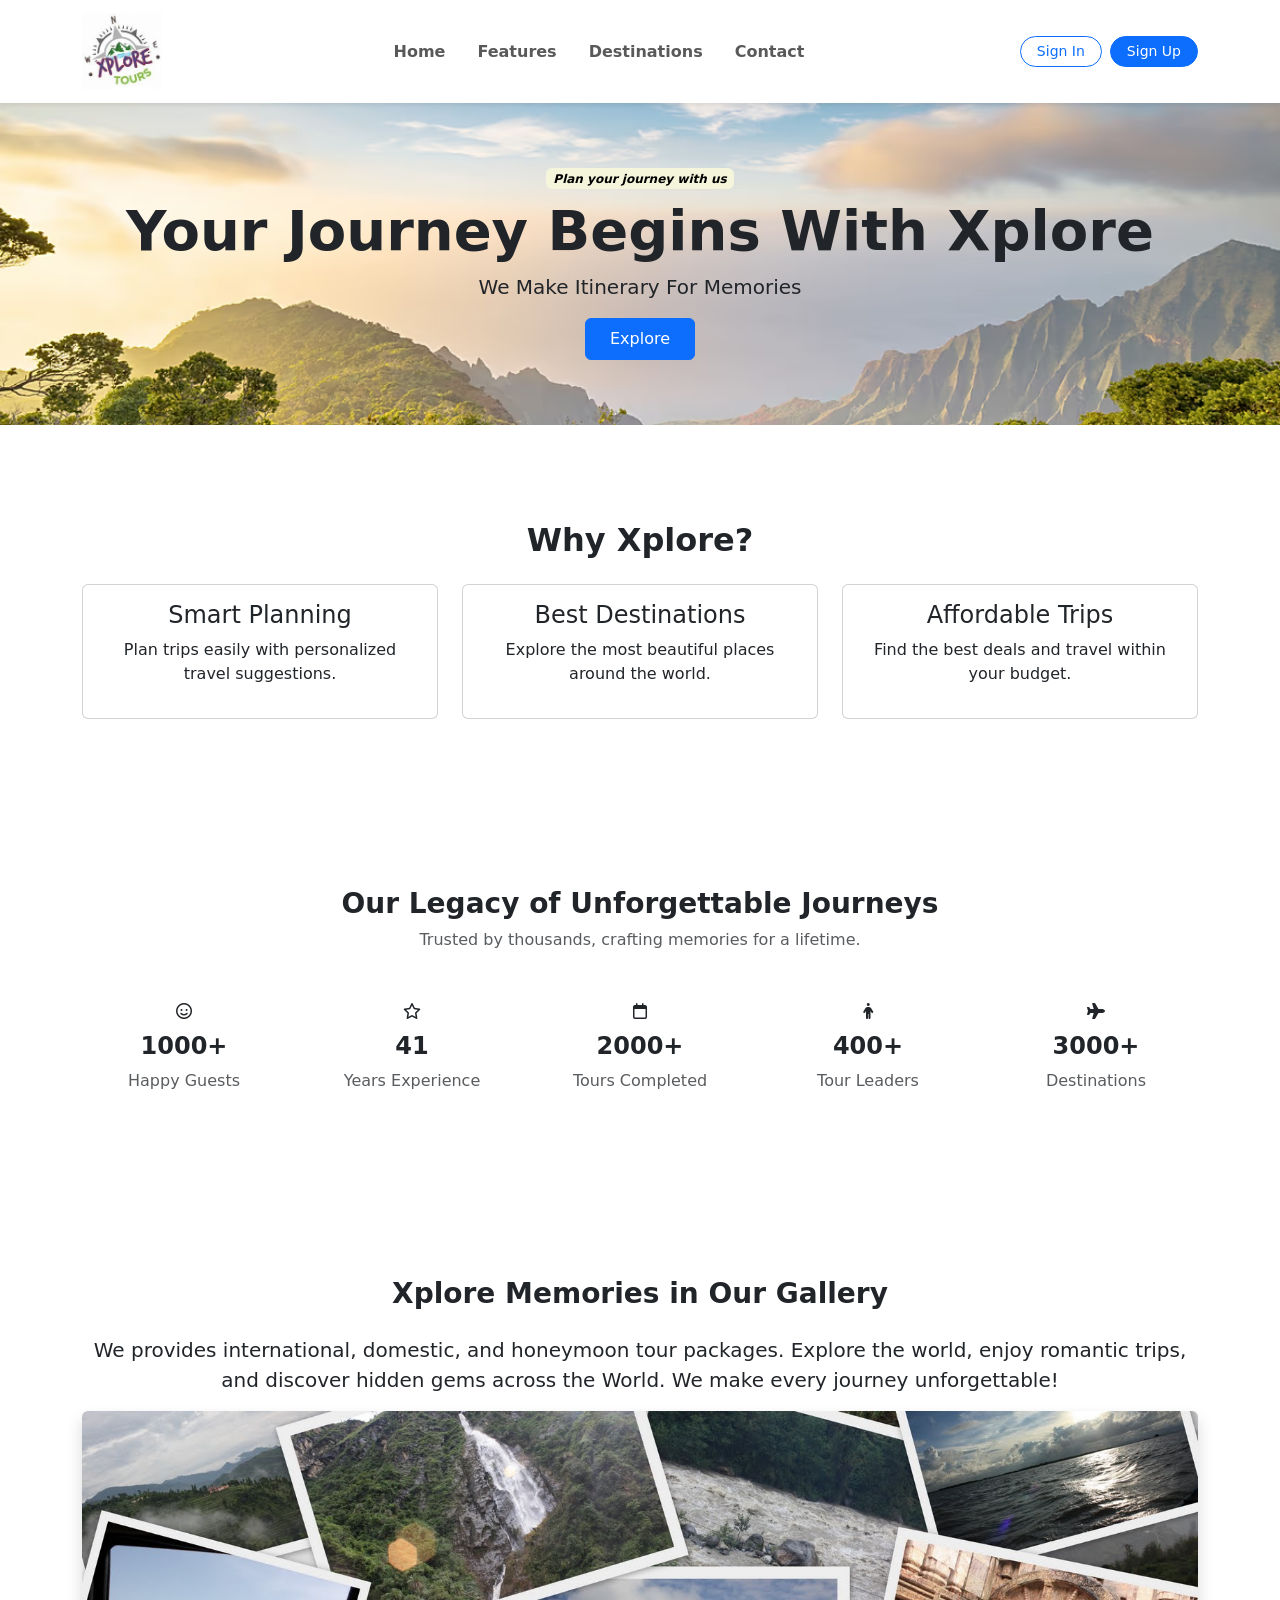
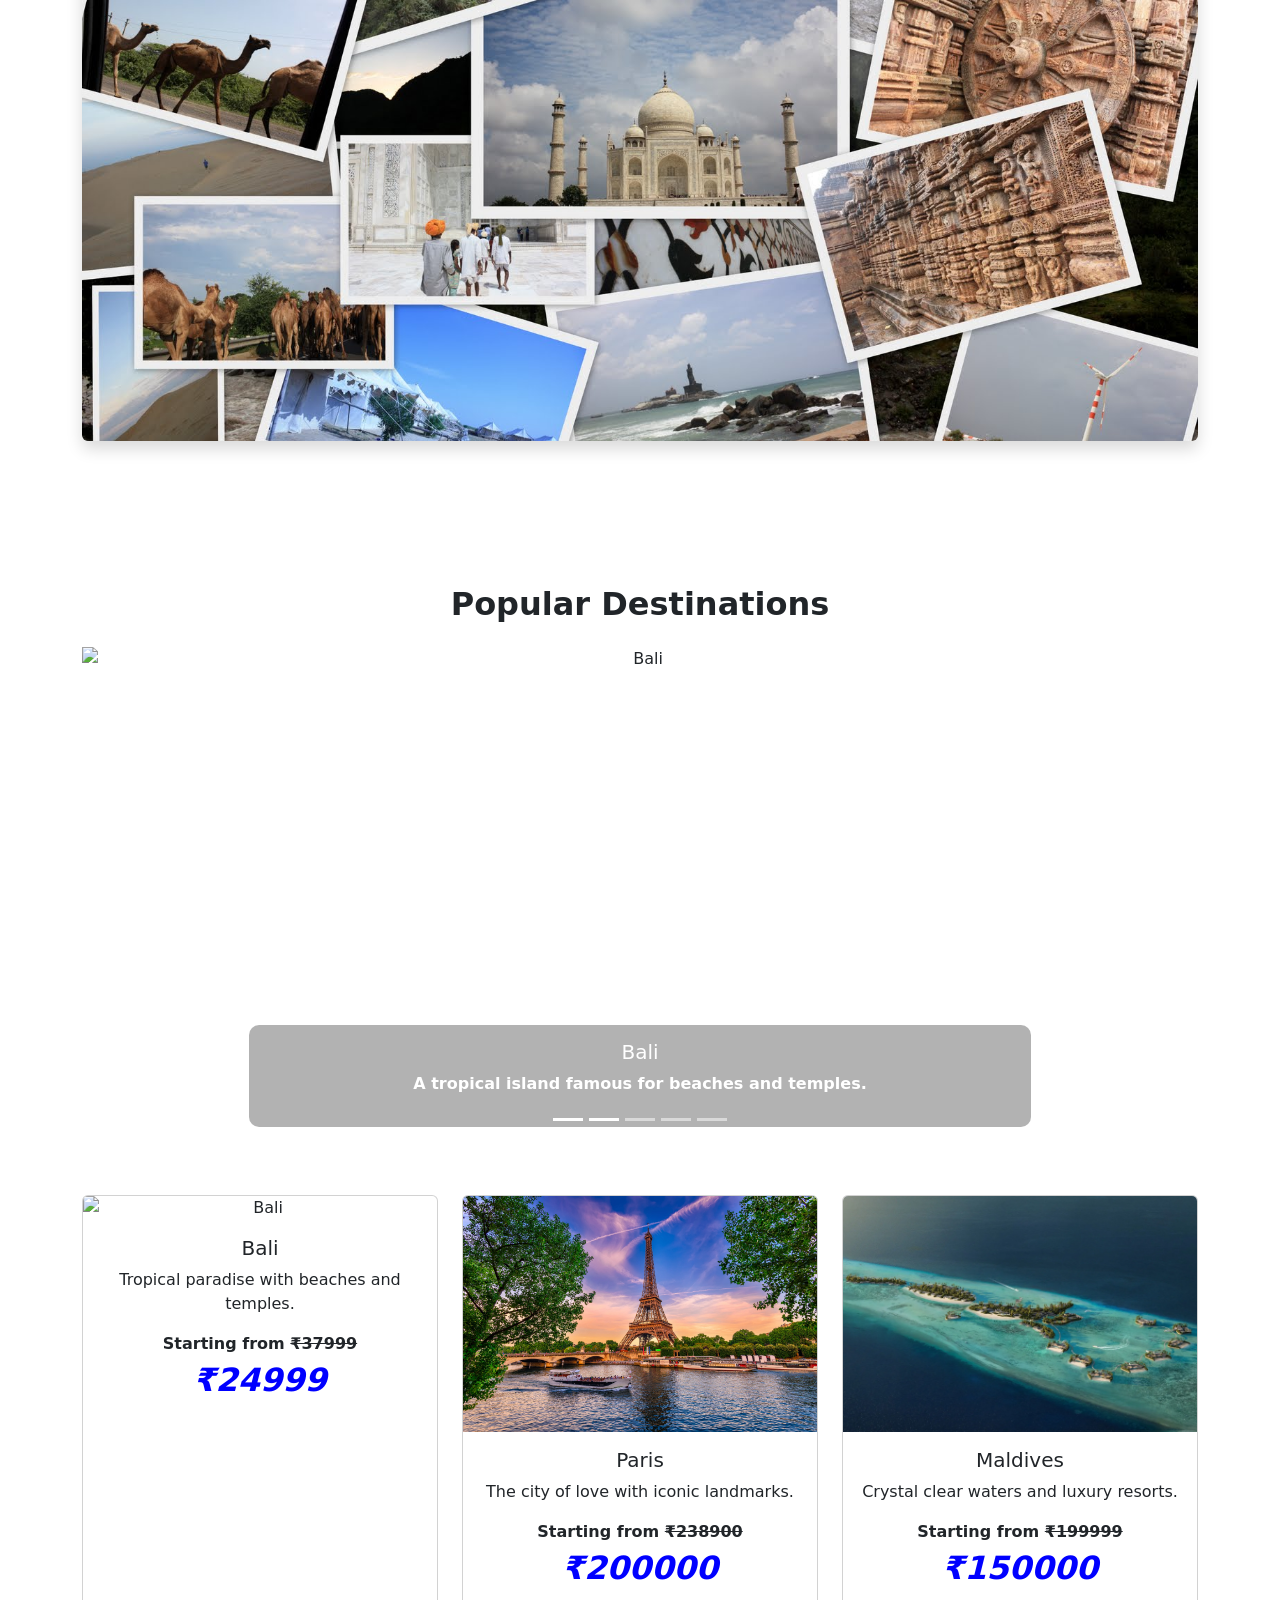
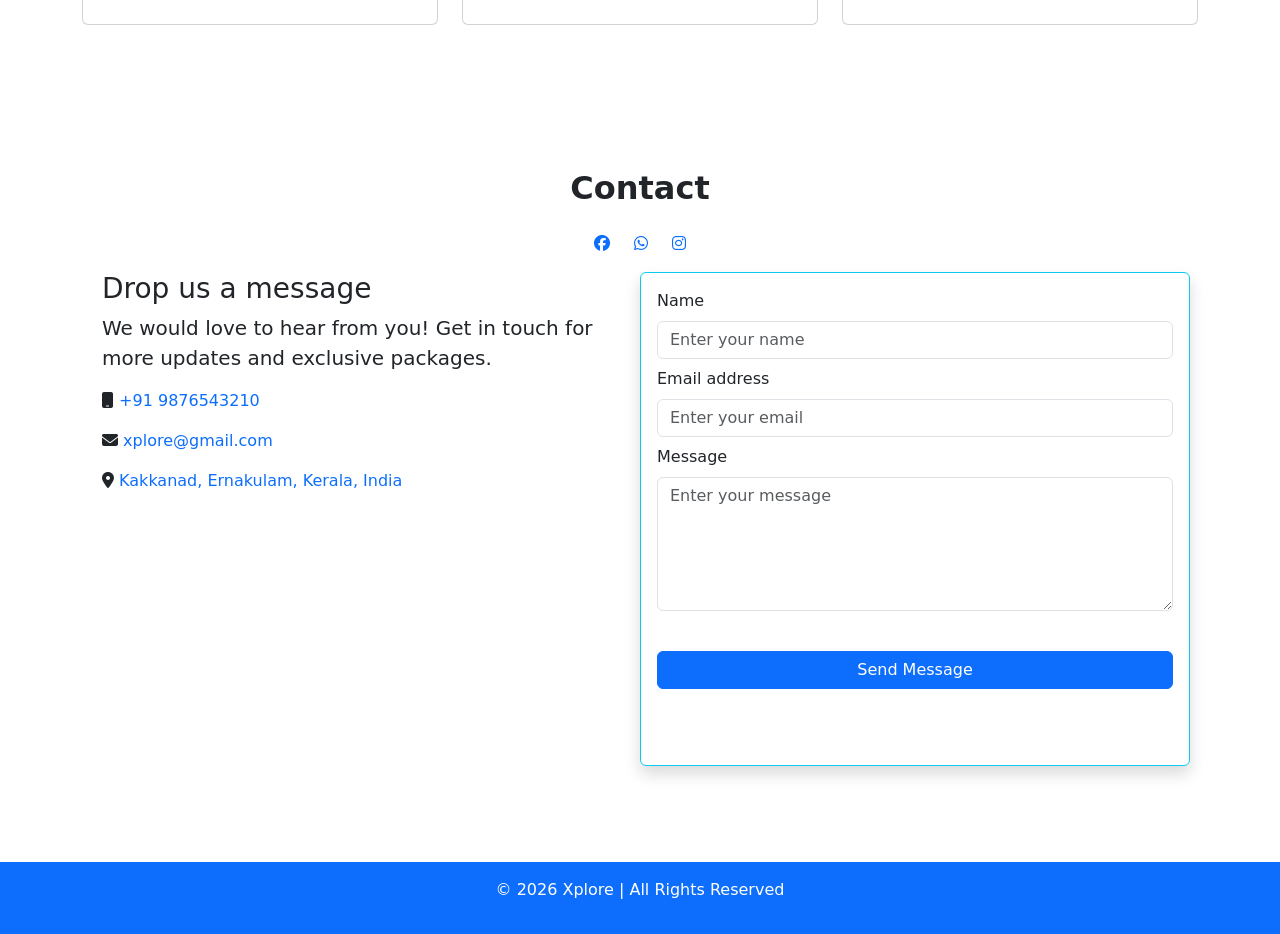
==== index.html @ c6030951 "Sign in page validation" ====
<!DOCTYPE html>
<html lang="en">

<head>

  <meta charset="UTF-8">
  <meta name="viewport" content="width=device-width, initial-scale=1.0">
  <title>Xplore</title>

  <!-- Bootstrap CSS -->
  <link href="https://cdn.jsdelivr.net/npm/bootstrap@5.0.2/dist/css/bootstrap.min.css" rel="stylesheet"
    integrity="sha384-EVSTQN3/azprG1Anm3QDgpJLIm9Nao0Yz1ztcQTwFspd3yD65VohhpuuCOmLASjC" crossorigin="anonymous">
  
  <!-- Font Awesome CDN -->
  <link rel="stylesheet" href="https://cdnjs.cloudflare.com/ajax/libs/font-awesome/6.5.1/css/all.min.css">
  
  <!-- Custom CSS -->
  <link rel="stylesheet" href="css/style.css">

</head>

<body class="home-page">

  <!-- Header starts -->
  <header>

    <!-- Navigation starts -->
    <nav class="navbar navbar-expand-lg navbar-light bg-white fixed-top shadow-sm">

      <div class="container">

        <!-- Brand logo -->
        <a class="navbar-brand" href="index.html">
          <img src="./images/logo.jpg" alt="logo">
        </a>

        <!-- Toggler for Mobile -->
        <button class="navbar-toggler" type="button" data-bs-toggle="collapse" data-bs-target="#navbarNav">
          <span class="navbar-toggler-icon"></span>
        </button>

        <!-- The Collapsible Wrapper -->
        <div class="collapse navbar-collapse" id="navbarNav">

          <div class="navbar-nav ms-auto gap-lg-3 gap-2 fw-bold mx-auto">
            <!-- Nav links -->
            <a class="nav-link" aria-current="page" href="#home">Home</a>
            <a class="nav-link" href="#features">Features</a>
            <a class="nav-link" href="#destinations">Destinations</a>
            <a class="nav-link" href="#contact">Contact</a>
          </div>

          <!-- Sign In and Sign Up buttons -->
          <div class="d-flex align-items-center gap-2 mt-3 mt-lg-0">
            <a href="signin.html" class="btn btn-outline-primary btn-sm px-3 rounded-pill">Sign In</a>
            <a href="signup.html" class="btn btn-primary btn-sm px-3 rounded-pill">Sign Up</a>
          </div>

        </div>

      </div>

    </nav>
    <!-- Navigation ends -->

  </header>
  <!-- Header ends -->

  <!-- Main starts -->
  <main>

    <!-- Hero section banner starts -->
    <section id="home">

      <div class="hero mb-1 mb-sm-5">
        <div class="card border-0 rounded-0">

          <!-- Hero banner image -->
          <img class="img-fluid card-img rounded-0 object-fit-cover banner w-100" src="images/hero-banner.avif"
            alt="Hero banner">

          <!-- Hero banner card -->
          <div class="card-img-overlay d-flex flex-column align-items-center justify-content-center text-center p-3">
            <div class="container">
              <span class="badge badge-tag fw-bold rounded-2 mb-2">Plan your journey with us</span>
              <h1 class="hero-heading display-4 fw-bold">Your Journey Begins With Xplore</h1>
              <p class="lead">We Make Itinerary For Memories</p>
              <div class="mt-3">
                <a href="#destinations" class="btn btn-primary btn-explore px-4 py-2">Explore</a>
              </div>
            </div>
          </div>

        </div>
      </div>

    </section>
    <!-- Hero section banner ends -->

    <!-- Features section starts -->
    <section class="text-center" id="features">
      <div class="container">

        <!-- Why Xplore features segment starts -->
        <div class="my-5 py-5">

          <h2 class="mb-4 fw-bold text-center">Why Xplore?</h2>

          <div class="row">

            <div class="col-md-4 mb-4">
              <div class="card p-3">
                <h4>Smart Planning</h4>
                <p>Plan trips easily with personalized travel suggestions.</p>
              </div>
            </div>

            <div class="col-md-4 mb-4">
              <div class="card p-3">
                <h4>Best Destinations</h4>
                <p>Explore the most beautiful places around the world.</p>
              </div>
            </div>

            <div class="col-md-4 mb-4">
              <div class="card p-3">
                <h4>Affordable Trips</h4>
                <p>Find the best deals and travel within your budget.</p>
              </div>
            </div>

          </div>

        </div>
        <!-- Why Xplore features segment ends -->

        <!-- Achievements features segment starts -->
        <div class="achievements mb-5 py-5">

          <h3 class="mb-2 fw-bold">Our Legacy of Unforgettable Journeys</h3>

          <p class="text-muted mb-5">
            Trusted by thousands, crafting memories for a lifetime.
          </p>

          <div class="row g-2 g-md-4">

            <div class="col-12 col-sm-6 col-md-4 col-lg">
              <i class="fa-regular fa-face-smile"></i>
              <h4 class="mt-2 fw-bold">1000+</h4>
              <p class="text-muted">Happy Guests</p>
            </div>

            <div class="col-12 col-sm-6 col-md-4 col-lg">
              <i class="fa-regular fa-star"></i>
              <h4 class="mt-2 fw-bold">41</h4>
              <p class="text-muted">Years Experience</p>
            </div>

            <div class="col-12 col-sm-6 col-md-4 col-lg">
              <i class="fa-regular fa-calendar"></i>
              <h4 class="mt-2 fw-bold">2000+</h4>
              <p class="text-muted">Tours Completed</p>
            </div>

            <div class="col-12 col-sm-6 col-md-4 col-lg">
              <i class="fa-solid fa-person"></i>
              <h4 class="mt-2 fw-bold">400+</h4>
              <p class="text-muted">Tour Leaders</p>
            </div>

            <div class="col-12 col-sm-6 col-md-4 col-lg">
              <i class="fa-solid fa-plane"></i>
              <h4 class="mt-2 fw-bold">3000+</h4>
              <p class="text-muted">Destinations</p>
            </div>

          </div>

        </div>
        <!-- Achievements features segment ends -->

        <!-- Gallery features segment starts -->
        <div class="mb-5 py-5">

          <h3 class="my-4 fw-bold">Xplore Memories in Our Gallery</h3>

          <p class="lead">We provides international, domestic, and honeymoon tour packages. Explore the world,
            enjoy
            romantic trips, and discover hidden gems across the World. We make every journey unforgettable!
          </p>

          <img src="./images/xplore-memories.jpg" alt="Gallery" class="gallery-images img-fluid rounded shadow">
        
        </div>
        <!-- Gallery features segment ends -->

      </div>

    </section>
    <!-- Features section ends -->

    <!-- Destinations section starts -->
    <section id="destinations">

      <div class="container text-center my-5 py-2 py-lg-4">

        <h2 class="my-4 fw-bold text-center">Popular Destinations</h2>

        <!-- Carousel starts -->
        <div id="carouselExampleCaptions" class="carousel slide" data-bs-ride="carousel">

          <div class="carousel-indicators">
            <button type="button" data-bs-target="#carouselExampleCaptions" data-bs-slide-to="0" class="active"
              aria-current="true" aria-label="Slide 1"></button>
            <button type="button" data-bs-target="#carouselExampleCaptions" data-bs-slide-to="1"
              aria-label="Slide 2"></button>
            <button type="button" data-bs-target="#carouselExampleCaptions" data-bs-slide-to="2"
              aria-label="Slide 3"></button>
            <button type="button" data-bs-target="#carouselExampleCaptions" data-bs-slide-to="3"
              aria-label="Slide 4"></button>
            <button type="button" data-bs-target="#carouselExampleCaptions" data-bs-slide-to="4"
              aria-label="Slide 5"></button>
          </div>

          <div class="carousel-inner">

            <div class="carousel-item active" data-bs-interval="2000">
              <img src="images/italy.jpg" class="d-block w-100" alt="Italy">
              <div class="carousel-caption d-none d-md-block">
                <h5>Italy</h5>
                <p>A land of timeless art, history, and delicious cuisine.</p>
              </div>
            </div>

            <div class="carousel-item" data-bs-interval="2000">
              <img src="images/bali.jpg" class="d-block w-100" alt="Bali">
              <div class="carousel-caption d-none d-md-block">
                <h5>Bali</h5>
                <p>A tropical island famous for beaches and temples.</p>
              </div>
            </div>

            <div class="carousel-item" data-bs-interval="2000">
              <img src="images/singapore.avif" class="d-block w-100" alt="Singapore">
              <div class="carousel-caption d-none d-md-block">
                <h5>Singapore</h5>
                <p>A modern city known for its skyline and gardens.</p>
              </div>
            </div>

            <div class="carousel-item" data-bs-interval="2000">
              <img src="images/hong-kong.webp" class="d-block w-100" alt="Hong Kong">
              <div class="carousel-caption d-none d-md-block">
                <h5>Hong Kong</h5>
                <p>A dazzling harbor city with iconic skyline views.</p>
              </div>
            </div>

            <div class="carousel-item" data-bs-interval="2000">
              <img src="images/phuket.jpg" class="d-block w-100" alt="Phuket">
              <div class="carousel-caption d-none d-md-block">
                <h5>Phuket</h5>
                <p>A beautiful island known for beaches and nightlife.</p>
              </div>
            </div>
          </div>

          <button class="carousel-control-prev" type="button" data-bs-target="#carouselExampleCaptions"
            data-bs-slide="prev">
            <span class="carousel-control-prev-icon" aria-hidden="true"></span>
            <span class="visually-hidden">Previous</span>
          </button>

          <button class="carousel-control-next" type="button" data-bs-target="#carouselExampleCaptions"
            data-bs-slide="next">
            <span class="carousel-control-next-icon" aria-hidden="true"></span>
            <span class="visually-hidden">Next</span>
          </button>

        </div>
        <!-- Carousel ends -->

        <!-- Destination details starts -->
        <div class="row mt-5">

          <div class="col-md-4 mb-4">
            <div class="card h-100">
              <img src="images/bali.jpg" alt="Bali" class="card-img-top">
              <div class="card-body">
                <h5 class="card-title">Bali</h5>
                <p>Tropical paradise with beaches and temples.</p>
                <p class="fw-bold">Starting from
                  <span class="strike-through">&#8377;37999</span>
                  <span class="fw-bold amount-class">&#8377;24999</span>
                </p>
              </div>
            </div>
          </div>

          <div class="col-md-4 mb-4">
            <div class="card h-100">
              <img src="images/paris.webp" alt="Paris" class="card-img-top">
              <div class="card-body">
                <h5 class="card-title">Paris</h5>
                <p>The city of love with iconic landmarks.</p>
                <p class="fw-bold">Starting from
                  <span class="strike-through">&#8377;238900</span>
                  <span class="fw-bold amount-class">&#8377;200000</span>
                </p>
              </div>
            </div>
          </div>

          <div class="col-md-4 mb-4">
            <div class="card h-100">
              <img src="images/maldives.jpg" alt="Maldives" class="card-img-top">
              <div class="card-body">
                <h5 class="card-title">Maldives</h5>
                <p>Crystal clear waters and luxury resorts.</p>
                <p class="fw-bold">Starting from
                  <span class="strike-through">&#8377;199999</span>
                  <span class="fw-bold amount-class">&#8377;150000</span>
                </p>
              </div>
            </div>
          </div>

        </div>
        <!-- Destination details ends -->

      </div>
    </section>
    <!-- Destinations section ends -->

    <!-- Contact section starts -->
    <section class="py-5 my-5" id="contact">

      <div class="container">

        <h2 class="fw-bold text-center">Contact</h2>

        <div class="social-container d-flex justify-content-center gap-4 py-3">

          <!-- Facebook icon -->
          <a href="https://facebook.com" target="_blank" aria-label="Facebook">
            <i class="fa-brands fa-facebook facebook-icon"></i>
          </a>

          <!-- WhatsApp icon -->
          <a href="https://wa.me/919876543210" target="_blank" aria-label="WhatsApp">
            <i class="fa-brands fa-whatsapp whatsapp-icon"></i>
          </a>

          <!-- Instagram icon -->
          <a href="https://instagram.com" target="_blank" aria-label="Instagram">
            <i class="fa-brands fa-instagram instagram-icon"></i>
          </a>

        </div>

        <div class="row mx-2">

          <!-- Contact section left part starts -->
          <div class="col-12 col-lg-6">
            <h3>Drop us a message</h3>
            <p class="lead">
              We would love to hear from you! Get in touch for more updates and exclusive packages.
            </p>

            <div class="contact-details">

              <p>
                <i class="fa-solid fa-mobile"></i>
                <a href="tel:+919876543210" class="text-decoration-none text-blue"> +91 9876543210</a>
              </p>

              <p>
                <i class="fa-solid fa-envelope"></i>
                <a href="mailto:xplore@gmail.com" class="text-decoration-none text-blue"> xplore@gmail.com</a>
              </p>

              <!-- Google maps linking -->
              <p>
                <i class="fa-solid fa-location-dot"></i>
                <a href="https://www.google.com/maps/search/?api=1&query=Kakkanad,+Ernakulam,+Kerala,+India"
                  target="_blank" class="text-decoration-none text-blue">
                  Kakkanad, Ernakulam, Kerala, India
                </a>
              </p>

            </div>

            <!-- Embedding Google Map -->
            <div class="google-map">
              <iframe
                src="https://www.google.com/maps/embed?pb=!1m18!1m12!1m3!1d125745.786098359!2d76.2258912017371!3d9.970864495122745!2m3!1f0!2f0!3f0!3m2!1i1024!2i768!4f13.1!3m3!1m2!1s0x3b080d08f976f3a9%3A0xe9cdb444f06ed454!2sErnakulam%2C%20Kerala!5e0!3m2!1sen!2sin!4v1772839266323!5m2!1sen!2sin"
                width="270" height="250" style="border:0;" allowfullscreen="" loading="lazy"
                referrerpolicy="no-referrer-when-downgrade"></iframe>
            </div>
          </div>
          <!-- Contact section left part ends -->

          <!-- Contact section right form part starts -->
          <div class="col-12 col-lg-6 border border-info rounded p-3 shadow my-5 my-lg-0">
            <form>
              <div class="form-group">
                <label for="name">Name</label>
                <input type="text" class="form-control my-2" id="name" placeholder="Enter your name" required>
              </div>
              <div class="form-group my-2">
                <label for="email">Email address</label>
                <input type="email" class="form-control my-2" id="email" placeholder="Enter your email" required>
              </div>
              <div class="form-group my-2">
                <label for="message">Message</label>
                <textarea id="message" class="form-control my-2 mb-4" placeholder="Enter your message" name="message"
                  rows="5" maxlength="250" required></textarea>
              </div>
              <div class="d-grid my-4">
                <button type="submit" class="btn btn-primary my-3">Send Message</button>
              </div>
            </form>
          </div>
          <!-- Contact section right form part ends -->

        </div>
      </div>
    </section>
    <!-- Contact section ends -->

  </main>
  <!-- Main ends -->

  <!-- Footer starts -->
  <footer class="bg-primary text-white text-center py-3">
    <p>&copy; 2026 Xplore | All Rights Reserved</p>
  </footer>
  <!-- Footer ends -->

  <!-- Bootstrap JS -->
  <script src="https://cdn.jsdelivr.net/npm/bootstrap@5.0.2/dist/js/bootstrap.bundle.min.js"
    integrity="sha384-MrcW6ZMFYlzcLA8Nl+NtUVF0sA7MsXsP1UyJoMp4YLEuNSfAP+JcXn/tWtIaxVXM"
    crossorigin="anonymous"></script>

  <!-- External CSS -->
  <script src="js/index.js"></script>

</body>

</html>
---- css/style.css ----
/* Global CSS styling */
* {
    margin: 0;
    padding: 0;
    box-sizing: border-box;
}

/* Box shadow effect for navigation section */
header {
    background-color: white;
    box-shadow: 1px 1px 1px 1px #0000000a;
}

/* Navbar styling */
.navbar.fixed-top {
    top: 0;
    left: 0;
    right: 0;
    z-index: 1050;
    background-color: white;
    box-shadow: 0 2px 10px rgba(0, 0, 0, 0.1);
}

/* Content from hiding behind the navbar for large devices */
.home-page {
    padding-top: 100px;
}

/* Content from hiding behind the navbar for smalle devices */
@media (max-width: 576px) {
    .home-page {
        padding-top: 70px;
    }
}

/* Ensure logo doesn't hog space on small screens */
.navbar-brand img {
    max-width: 80px;
    height: auto;
}

/* Ensure logo doesn't hog space on extra small screens */
@media (max-width: 576px) {
    .btn {
        padding: 0.375rem 0.5rem;
        font-size: 0.85rem;
    }

    .navbar-brand img {
        max-width: 50px;
    }
}

/* Hero banner Badge styling */
.badge-tag {
    background-color: beige;
    width: fit-content;
    color: black;
    font-style: italic;
}

/* Hero banner styling for large screens */
.hero .banner {
    height: 100%;
    min-height: 300px;
    object-fit: cover;
    object-position: center;
}

/* Hero banner styling for small screens */
@media (max-width: 350px) {
    .hero-heading {
        font-size: 1.2rem;
    }

    .badge-tag {
        font-size: 0.7rem;
        white-space: normal;
    }

    /* Hero banner description limiting to 2 lines for small screens */
    .hero p {
        font-size: 0.8rem;
        display: -webkit-box;
        line-clamp: 2;
        -webkit-line-clamp: 2;
        -webkit-box-orient: vertical;
        overflow: hidden;
    }
}

/* Hero banner Card styling */
.hero .card {
    min-height: 300px;
    overflow: hidden;
}

/* Gallery image in Features section styling for large screens */
.gallery-images {
    width: 100%;
    max-width: 100%;
    height: auto;
    display: block;
    margin: 0 auto;
    max-height: 70vh;
    object-fit: cover;
}

/* Gallery image in Features section styling for extra small screens */
@media (max-width: 320px) {
    .gallery-images {
        max-height: 200px;
    }
}

/* Carousel image styling */
.carousel-item img {
    height: 500px;
    object-fit: cover;
}

/* Carousel caption styling */
.carousel-caption {
    background: rgba(0, 0, 0, 0.3);
    padding: 15px;
    border-radius: 10px;
    color: white;
    font-weight: bolder;
}

/* Strike through text styling */
.strike-through {
    text-decoration: line-through;
}

/* Destination section prices class styling */
.amount-class {
    color: blue;
    font-size: 2rem;
    font-style: italic;
}

/* Google map embedding styling for small screens */
@media (max-width : 576px) {
    div iframe {
        width: 120px;
        height: 120px;
    }
}

/* Sign In page wrapper styling */
.signin-wrapper {
    background: #f4f7f6;
    height: 100vh;
    display: flex;
    align-items: center;
    justify-content: center;
}

/* Sign In page card styling */
.signin-card {
    max-width: 400px;
    width: 90%;
}

/* Sign Up page wrapper styling */
.signup-wrapper {
    background: #f4f7f6;
    height: 100vh;
    display: flex;
    align-items: center;
    justify-content: center;
}

.signup-card {
      max-width: 500px;
    width: 90%;
}


.error-msg {
    color: #dc3545;
    font-size: 0.8rem;
    display: none; /* Hidden by default */
    margin-top: 4px;
}

/* Class to show error when validation fails */
.error-msg.show {
    display: block;
}

/* Optional: Red border for invalid inputs */
.is-invalid {
    border-color: #dc3545 !important;
}
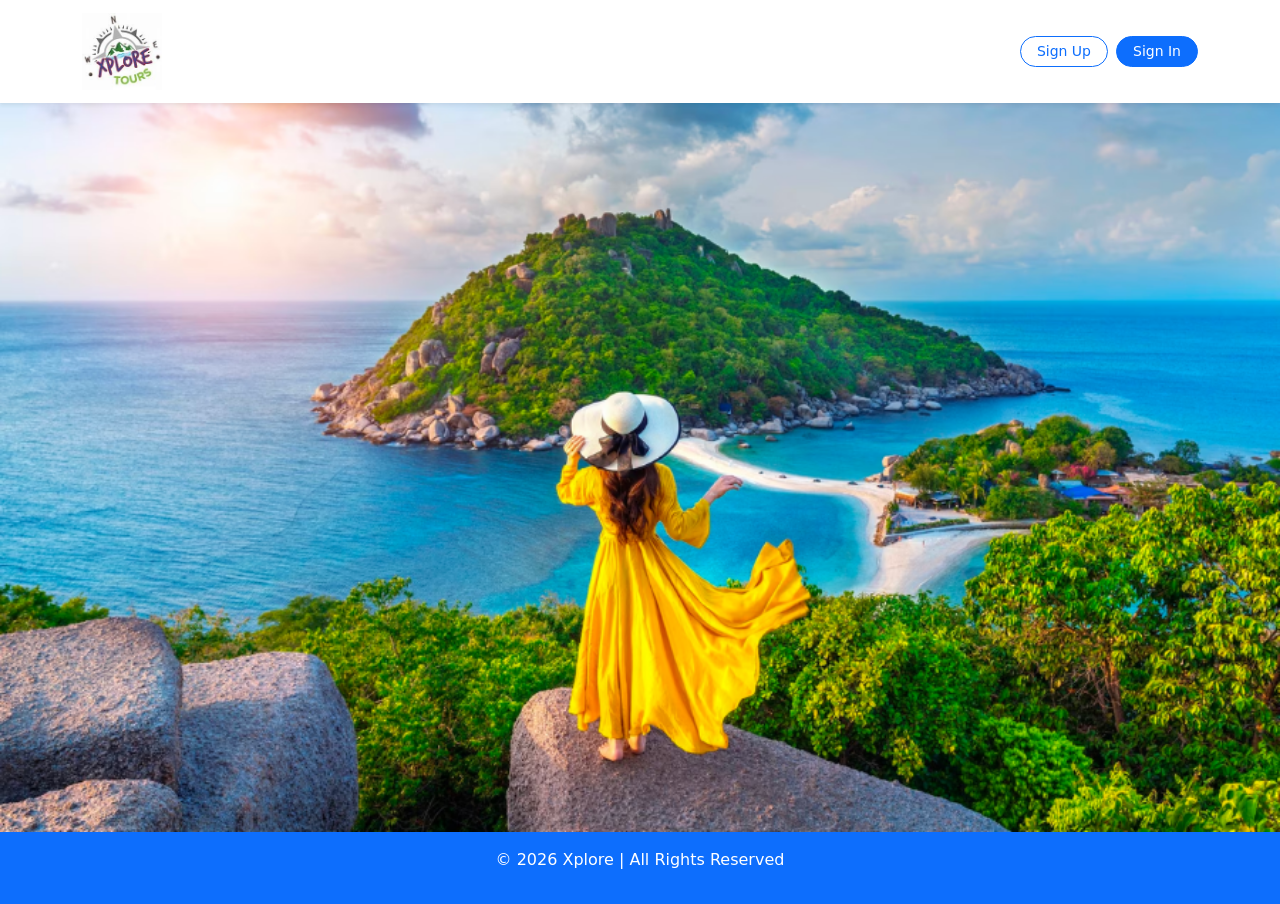
==== commit 0cb550c3: "Responsive Signup and Signin Page with JavaScript Validations" ====
--- a/index.html
+++ b/index.html
@@ -5,15 +5,17 @@
 
   <meta charset="UTF-8">
   <meta name="viewport" content="width=device-width, initial-scale=1.0">
+  
+  <link rel="icon" type="image/x-icon" href="./images/logo.jpg">
   <title>Xplore</title>
 
   <!-- Bootstrap CSS -->
   <link href="https://cdn.jsdelivr.net/npm/bootstrap@5.0.2/dist/css/bootstrap.min.css" rel="stylesheet"
     integrity="sha384-EVSTQN3/azprG1Anm3QDgpJLIm9Nao0Yz1ztcQTwFspd3yD65VohhpuuCOmLASjC" crossorigin="anonymous">
-  
+
   <!-- Font Awesome CDN -->
   <link rel="stylesheet" href="https://cdnjs.cloudflare.com/ajax/libs/font-awesome/6.5.1/css/all.min.css">
-  
+
   <!-- Custom CSS -->
   <link rel="stylesheet" href="css/style.css">
 
@@ -34,28 +36,10 @@
           <img src="./images/logo.jpg" alt="logo">
         </a>
 
-        <!-- Toggler for Mobile -->
-        <button class="navbar-toggler" type="button" data-bs-toggle="collapse" data-bs-target="#navbarNav">
-          <span class="navbar-toggler-icon"></span>
-        </button>
-
-        <!-- The Collapsible Wrapper -->
-        <div class="collapse navbar-collapse" id="navbarNav">
-
-          <div class="navbar-nav ms-auto gap-lg-3 gap-2 fw-bold mx-auto">
-            <!-- Nav links -->
-            <a class="nav-link" aria-current="page" href="#home">Home</a>
-            <a class="nav-link" href="#features">Features</a>
-            <a class="nav-link" href="#destinations">Destinations</a>
-            <a class="nav-link" href="#contact">Contact</a>
-          </div>
-
-          <!-- Sign In and Sign Up buttons -->
-          <div class="d-flex align-items-center gap-2 mt-3 mt-lg-0">
-            <a href="signin.html" class="btn btn-outline-primary btn-sm px-3 rounded-pill">Sign In</a>
-            <a href="signup.html" class="btn btn-primary btn-sm px-3 rounded-pill">Sign Up</a>
-          </div>
-
+        <!-- Sign In and Sign Up buttons -->
+        <div class="d-flex align-items-center gap-2 mt-3 mt-lg-0">
+          <a href="signup.html" class="btn btn-outline-primary btn-sm px-3 rounded-pill">Sign Up</a>
+          <a href="signin.html" class="btn btn-primary btn-sm px-3 rounded-pill">Sign In</a>
         </div>
 
       </div>
@@ -69,365 +53,10 @@
   <!-- Main starts -->
   <main>
 
-    <!-- Hero section banner starts -->
-    <section id="home">
-
-      <div class="hero mb-1 mb-sm-5">
-        <div class="card border-0 rounded-0">
-
-          <!-- Hero banner image -->
-          <img class="img-fluid card-img rounded-0 object-fit-cover banner w-100" src="images/hero-banner.avif"
-            alt="Hero banner">
-
-          <!-- Hero banner card -->
-          <div class="card-img-overlay d-flex flex-column align-items-center justify-content-center text-center p-3">
-            <div class="container">
-              <span class="badge badge-tag fw-bold rounded-2 mb-2">Plan your journey with us</span>
-              <h1 class="hero-heading display-4 fw-bold">Your Journey Begins With Xplore</h1>
-              <p class="lead">We Make Itinerary For Memories</p>
-              <div class="mt-3">
-                <a href="#destinations" class="btn btn-primary btn-explore px-4 py-2">Explore</a>
-              </div>
-            </div>
-          </div>
-
-        </div>
-      </div>
-
-    </section>
-    <!-- Hero section banner ends -->
-
-    <!-- Features section starts -->
-    <section class="text-center" id="features">
-      <div class="container">
-
-        <!-- Why Xplore features segment starts -->
-        <div class="my-5 py-5">
-
-          <h2 class="mb-4 fw-bold text-center">Why Xplore?</h2>
-
-          <div class="row">
-
-            <div class="col-md-4 mb-4">
-              <div class="card p-3">
-                <h4>Smart Planning</h4>
-                <p>Plan trips easily with personalized travel suggestions.</p>
-              </div>
-            </div>
-
-            <div class="col-md-4 mb-4">
-              <div class="card p-3">
-                <h4>Best Destinations</h4>
-                <p>Explore the most beautiful places around the world.</p>
-              </div>
-            </div>
-
-            <div class="col-md-4 mb-4">
-              <div class="card p-3">
-                <h4>Affordable Trips</h4>
-                <p>Find the best deals and travel within your budget.</p>
-              </div>
-            </div>
-
-          </div>
-
-        </div>
-        <!-- Why Xplore features segment ends -->
-
-        <!-- Achievements features segment starts -->
-        <div class="achievements mb-5 py-5">
-
-          <h3 class="mb-2 fw-bold">Our Legacy of Unforgettable Journeys</h3>
-
-          <p class="text-muted mb-5">
-            Trusted by thousands, crafting memories for a lifetime.
-          </p>
-
-          <div class="row g-2 g-md-4">
-
-            <div class="col-12 col-sm-6 col-md-4 col-lg">
-              <i class="fa-regular fa-face-smile"></i>
-              <h4 class="mt-2 fw-bold">1000+</h4>
-              <p class="text-muted">Happy Guests</p>
-            </div>
-
-            <div class="col-12 col-sm-6 col-md-4 col-lg">
-              <i class="fa-regular fa-star"></i>
-              <h4 class="mt-2 fw-bold">41</h4>
-              <p class="text-muted">Years Experience</p>
-            </div>
-
-            <div class="col-12 col-sm-6 col-md-4 col-lg">
-              <i class="fa-regular fa-calendar"></i>
-              <h4 class="mt-2 fw-bold">2000+</h4>
-              <p class="text-muted">Tours Completed</p>
-            </div>
-
-            <div class="col-12 col-sm-6 col-md-4 col-lg">
-              <i class="fa-solid fa-person"></i>
-              <h4 class="mt-2 fw-bold">400+</h4>
-              <p class="text-muted">Tour Leaders</p>
-            </div>
-
-            <div class="col-12 col-sm-6 col-md-4 col-lg">
-              <i class="fa-solid fa-plane"></i>
-              <h4 class="mt-2 fw-bold">3000+</h4>
-              <p class="text-muted">Destinations</p>
-            </div>
-
-          </div>
-
-        </div>
-        <!-- Achievements features segment ends -->
-
-        <!-- Gallery features segment starts -->
-        <div class="mb-5 py-5">
-
-          <h3 class="my-4 fw-bold">Xplore Memories in Our Gallery</h3>
-
-          <p class="lead">We provides international, domestic, and honeymoon tour packages. Explore the world,
-            enjoy
-            romantic trips, and discover hidden gems across the World. We make every journey unforgettable!
-          </p>
-
-          <img src="./images/xplore-memories.jpg" alt="Gallery" class="gallery-images img-fluid rounded shadow">
-        
-        </div>
-        <!-- Gallery features segment ends -->
-
-      </div>
-
-    </section>
-    <!-- Features section ends -->
-
-    <!-- Destinations section starts -->
-    <section id="destinations">
-
-      <div class="container text-center my-5 py-2 py-lg-4">
-
-        <h2 class="my-4 fw-bold text-center">Popular Destinations</h2>
-
-        <!-- Carousel starts -->
-        <div id="carouselExampleCaptions" class="carousel slide" data-bs-ride="carousel">
-
-          <div class="carousel-indicators">
-            <button type="button" data-bs-target="#carouselExampleCaptions" data-bs-slide-to="0" class="active"
-              aria-current="true" aria-label="Slide 1"></button>
-            <button type="button" data-bs-target="#carouselExampleCaptions" data-bs-slide-to="1"
-              aria-label="Slide 2"></button>
-            <button type="button" data-bs-target="#carouselExampleCaptions" data-bs-slide-to="2"
-              aria-label="Slide 3"></button>
-            <button type="button" data-bs-target="#carouselExampleCaptions" data-bs-slide-to="3"
-              aria-label="Slide 4"></button>
-            <button type="button" data-bs-target="#carouselExampleCaptions" data-bs-slide-to="4"
-              aria-label="Slide 5"></button>
-          </div>
-
-          <div class="carousel-inner">
-
-            <div class="carousel-item active" data-bs-interval="2000">
-              <img src="images/italy.jpg" class="d-block w-100" alt="Italy">
-              <div class="carousel-caption d-none d-md-block">
-                <h5>Italy</h5>
-                <p>A land of timeless art, history, and delicious cuisine.</p>
-              </div>
-            </div>
-
-            <div class="carousel-item" data-bs-interval="2000">
-              <img src="images/bali.jpg" class="d-block w-100" alt="Bali">
-              <div class="carousel-caption d-none d-md-block">
-                <h5>Bali</h5>
-                <p>A tropical island famous for beaches and temples.</p>
-              </div>
-            </div>
-
-            <div class="carousel-item" data-bs-interval="2000">
-              <img src="images/singapore.avif" class="d-block w-100" alt="Singapore">
-              <div class="carousel-caption d-none d-md-block">
-                <h5>Singapore</h5>
-                <p>A modern city known for its skyline and gardens.</p>
-              </div>
-            </div>
-
-            <div class="carousel-item" data-bs-interval="2000">
-              <img src="images/hong-kong.webp" class="d-block w-100" alt="Hong Kong">
-              <div class="carousel-caption d-none d-md-block">
-                <h5>Hong Kong</h5>
-                <p>A dazzling harbor city with iconic skyline views.</p>
-              </div>
-            </div>
-
-            <div class="carousel-item" data-bs-interval="2000">
-              <img src="images/phuket.jpg" class="d-block w-100" alt="Phuket">
-              <div class="carousel-caption d-none d-md-block">
-                <h5>Phuket</h5>
-                <p>A beautiful island known for beaches and nightlife.</p>
-              </div>
-            </div>
-          </div>
-
-          <button class="carousel-control-prev" type="button" data-bs-target="#carouselExampleCaptions"
-            data-bs-slide="prev">
-            <span class="carousel-control-prev-icon" aria-hidden="true"></span>
-            <span class="visually-hidden">Previous</span>
-          </button>
-
-          <button class="carousel-control-next" type="button" data-bs-target="#carouselExampleCaptions"
-            data-bs-slide="next">
-            <span class="carousel-control-next-icon" aria-hidden="true"></span>
-            <span class="visually-hidden">Next</span>
-          </button>
-
-        </div>
-        <!-- Carousel ends -->
-
-        <!-- Destination details starts -->
-        <div class="row mt-5">
-
-          <div class="col-md-4 mb-4">
-            <div class="card h-100">
-              <img src="images/bali.jpg" alt="Bali" class="card-img-top">
-              <div class="card-body">
-                <h5 class="card-title">Bali</h5>
-                <p>Tropical paradise with beaches and temples.</p>
-                <p class="fw-bold">Starting from
-                  <span class="strike-through">&#8377;37999</span>
-                  <span class="fw-bold amount-class">&#8377;24999</span>
-                </p>
-              </div>
-            </div>
-          </div>
-
-          <div class="col-md-4 mb-4">
-            <div class="card h-100">
-              <img src="images/paris.webp" alt="Paris" class="card-img-top">
-              <div class="card-body">
-                <h5 class="card-title">Paris</h5>
-                <p>The city of love with iconic landmarks.</p>
-                <p class="fw-bold">Starting from
-                  <span class="strike-through">&#8377;238900</span>
-                  <span class="fw-bold amount-class">&#8377;200000</span>
-                </p>
-              </div>
-            </div>
-          </div>
-
-          <div class="col-md-4 mb-4">
-            <div class="card h-100">
-              <img src="images/maldives.jpg" alt="Maldives" class="card-img-top">
-              <div class="card-body">
-                <h5 class="card-title">Maldives</h5>
-                <p>Crystal clear waters and luxury resorts.</p>
-                <p class="fw-bold">Starting from
-                  <span class="strike-through">&#8377;199999</span>
-                  <span class="fw-bold amount-class">&#8377;150000</span>
-                </p>
-              </div>
-            </div>
-          </div>
-
-        </div>
-        <!-- Destination details ends -->
-
-      </div>
-    </section>
-    <!-- Destinations section ends -->
-
-    <!-- Contact section starts -->
-    <section class="py-5 my-5" id="contact">
-
-      <div class="container">
-
-        <h2 class="fw-bold text-center">Contact</h2>
-
-        <div class="social-container d-flex justify-content-center gap-4 py-3">
-
-          <!-- Facebook icon -->
-          <a href="https://facebook.com" target="_blank" aria-label="Facebook">
-            <i class="fa-brands fa-facebook facebook-icon"></i>
-          </a>
-
-          <!-- WhatsApp icon -->
-          <a href="https://wa.me/919876543210" target="_blank" aria-label="WhatsApp">
-            <i class="fa-brands fa-whatsapp whatsapp-icon"></i>
-          </a>
-
-          <!-- Instagram icon -->
-          <a href="https://instagram.com" target="_blank" aria-label="Instagram">
-            <i class="fa-brands fa-instagram instagram-icon"></i>
-          </a>
-
-        </div>
-
-        <div class="row mx-2">
-
-          <!-- Contact section left part starts -->
-          <div class="col-12 col-lg-6">
-            <h3>Drop us a message</h3>
-            <p class="lead">
-              We would love to hear from you! Get in touch for more updates and exclusive packages.
-            </p>
-
-            <div class="contact-details">
-
-              <p>
-                <i class="fa-solid fa-mobile"></i>
-                <a href="tel:+919876543210" class="text-decoration-none text-blue"> +91 9876543210</a>
-              </p>
-
-              <p>
-                <i class="fa-solid fa-envelope"></i>
-                <a href="mailto:xplore@gmail.com" class="text-decoration-none text-blue"> xplore@gmail.com</a>
-              </p>
-
-              <!-- Google maps linking -->
-              <p>
-                <i class="fa-solid fa-location-dot"></i>
-                <a href="https://www.google.com/maps/search/?api=1&query=Kakkanad,+Ernakulam,+Kerala,+India"
-                  target="_blank" class="text-decoration-none text-blue">
-                  Kakkanad, Ernakulam, Kerala, India
-                </a>
-              </p>
-
-            </div>
-
-            <!-- Embedding Google Map -->
-            <div class="google-map">
-              <iframe
-                src="https://www.google.com/maps/embed?pb=!1m18!1m12!1m3!1d125745.786098359!2d76.2258912017371!3d9.970864495122745!2m3!1f0!2f0!3f0!3m2!1i1024!2i768!4f13.1!3m3!1m2!1s0x3b080d08f976f3a9%3A0xe9cdb444f06ed454!2sErnakulam%2C%20Kerala!5e0!3m2!1sen!2sin!4v1772839266323!5m2!1sen!2sin"
-                width="270" height="250" style="border:0;" allowfullscreen="" loading="lazy"
-                referrerpolicy="no-referrer-when-downgrade"></iframe>
-            </div>
-          </div>
-          <!-- Contact section left part ends -->
-
-          <!-- Contact section right form part starts -->
-          <div class="col-12 col-lg-6 border border-info rounded p-3 shadow my-5 my-lg-0">
-            <form>
-              <div class="form-group">
-                <label for="name">Name</label>
-                <input type="text" class="form-control my-2" id="name" placeholder="Enter your name" required>
-              </div>
-              <div class="form-group my-2">
-                <label for="email">Email address</label>
-                <input type="email" class="form-control my-2" id="email" placeholder="Enter your email" required>
-              </div>
-              <div class="form-group my-2">
-                <label for="message">Message</label>
-                <textarea id="message" class="form-control my-2 mb-4" placeholder="Enter your message" name="message"
-                  rows="5" maxlength="250" required></textarea>
-              </div>
-              <div class="d-grid my-4">
-                <button type="submit" class="btn btn-primary my-3">Send Message</button>
-              </div>
-            </form>
-          </div>
-          <!-- Contact section right form part ends -->
-
-        </div>
-      </div>
-    </section>
-    <!-- Contact section ends -->
+    <!-- Home page image -->
+    <div>
+      <img src="./images/xplore.png" id="homepage-image" alt="Home page image">
+    </div>
 
   </main>
   <!-- Main ends -->
--- a/css/style.css
+++ b/css/style.css
@@ -5,10 +5,28 @@
     box-sizing: border-box;
 }
 
+/* Content from hiding behind the navbar for large devices */
+.home-page {
+    padding-top: 100px;
+}
+
+/* Content from hiding behind the navbar for smalle devices */
+@media (max-width: 576px) {
+    .home-page {
+        padding-top: 70px;
+    }
+}
+
 /* Box shadow effect for navigation section */
 header {
     background-color: white;
     box-shadow: 1px 1px 1px 1px #0000000a;
+}
+
+/* Home page image styling */
+#homepage-image {
+    width: 100%;
+    height: auto;
 }
 
 /* Navbar styling */
@@ -21,18 +39,6 @@
     box-shadow: 0 2px 10px rgba(0, 0, 0, 0.1);
 }
 
-/* Content from hiding behind the navbar for large devices */
-.home-page {
-    padding-top: 100px;
-}
-
-/* Content from hiding behind the navbar for smalle devices */
-@media (max-width: 576px) {
-    .home-page {
-        padding-top: 70px;
-    }
-}
-
 /* Ensure logo doesn't hog space on small screens */
 .navbar-brand img {
     max-width: 80px;
@@ -49,6 +55,159 @@
     .navbar-brand img {
         max-width: 50px;
     }
+}
+
+/* Sign In and Sign Up forms wrapper styling */
+.wrapper {
+    background: #f2f5f9;
+    display: flex;
+    justify-content: center;
+    align-items: center;
+    min-height: 100vh;
+    padding: 1rem;
+}
+
+/* Sign In and Sign Up forms wrapper class styling */
+.wrapper-class {
+    width: 100%;
+    display: flex;
+    justify-content: center;
+    align-items: center;
+}
+
+/* Sign In and Sign Up forms box styling */
+.form-box {
+    background: white;
+    width: 100%;
+    max-width: 450px;
+    padding: 2rem;
+    border-radius: 12px;
+    box-shadow: 0 0 10px rgba(0, 0, 0, 0.1);
+}
+
+/* Sign In and Sign Up forms box styling for tablet view */
+@media (min-width:769px) and (max-width:1024px) {
+    .form-box {
+        max-width: 500px;
+    }
+}
+
+/* Sign In and Sign Up forms box styling for mobile view */
+@media (max-width:768px) {
+    .form-box {
+        padding: 1.5rem;
+    }
+
+    h2 {
+        font-size: 1.5rem;
+    }
+}
+
+/* Sign In and Sign Up forms header styling */
+.form-box h2 {
+    text-align: center;
+    color: #333;
+}
+
+/* Sign In and Sign Up forms heading box styling */
+.heading-box {
+    display: flex;
+    justify-content: space-between;
+    align-items: center;
+    margin-bottom: 1.5rem;
+}
+
+/* Sign In and Sign Up forms Close button styling */
+.close-btn {
+    border: none;
+    background: none;
+    font-size: 1.8rem;
+    cursor: pointer;
+}
+
+/* Sign In and Sign Up forms input group styling */
+.input-group {
+    margin-bottom: 1rem;
+    position: relative;
+}
+
+/* Sign In and Sign Up forms input label styling */
+.input-group label {
+    display: block;
+    margin-bottom: 0.4rem;
+}
+
+/* Sign In and Sign Up forms input styling */
+.input-group input {
+    width: 100%;
+    padding: 0.8rem;
+    border: 1px solid #ccc;
+    border-radius: 6px;
+    font-size: 1rem;
+}
+
+/* Sign In and Sign Up forms input focus styling */
+input:focus {
+    outline: none;
+    border-color: #007bff;
+}
+
+/* Sign In and Sign Up forms Submit button styling */
+#submit {
+    width: 100%;
+    padding: 0.9rem;
+    border: none;
+    background: #007bff;
+    color: white;
+    font-size: 1rem;
+    border-radius: 6px;
+    cursor: pointer;
+}
+
+/* Sign In and Sign Up forms Submit button hover styling */
+#submit:hover {
+    background: #0056b3;
+}
+
+/* Sign In and Sign Up forms error styling */
+.error {
+    color: red;
+    font-size: 0.85rem;
+}
+
+/* Sign In and Sign Up forms success styling */
+.success {
+    border: 2px solid green;
+}
+
+/* Sign In and Sign Up forms fail styling */
+.fail {
+    border: 2px solid red;
+}
+
+/* Sign In and Sign Up forms linking styling */
+.link-text {
+    text-align: center;
+    margin-top: 1rem;
+}
+
+/* Sign In and Sign Up forms linking anchor styling */
+.link-text a {
+    color: #007bff;
+    text-decoration: none;
+}
+
+/* Sign In and Sign Up forms password box styling */
+.password-box {
+    position: relative;
+}
+
+/* Sign In and Sign Up forms toggle button styling */
+.toggle-password {
+    position: absolute;
+    right: 15px;
+    top: 40px;
+    cursor: pointer;
 }
 
 /* Hero banner Badge styling */
@@ -146,51 +305,4 @@
         width: 120px;
         height: 120px;
     }
-}
-
-/* Sign In page wrapper styling */
-.signin-wrapper {
-    background: #f4f7f6;
-    height: 100vh;
-    display: flex;
-    align-items: center;
-    justify-content: center;
-}
-
-/* Sign In page card styling */
-.signin-card {
-    max-width: 400px;
-    width: 90%;
-}
-
-/* Sign Up page wrapper styling */
-.signup-wrapper {
-    background: #f4f7f6;
-    height: 100vh;
-    display: flex;
-    align-items: center;
-    justify-content: center;
-}
-
-.signup-card {
-      max-width: 500px;
-    width: 90%;
-}
-
-
-.error-msg {
-    color: #dc3545;
-    font-size: 0.8rem;
-    display: none; /* Hidden by default */
-    margin-top: 4px;
-}
-
-/* Class to show error when validation fails */
-.error-msg.show {
-    display: block;
-}
-
-/* Optional: Red border for invalid inputs */
-.is-invalid {
-    border-color: #dc3545 !important;
-}
+}
